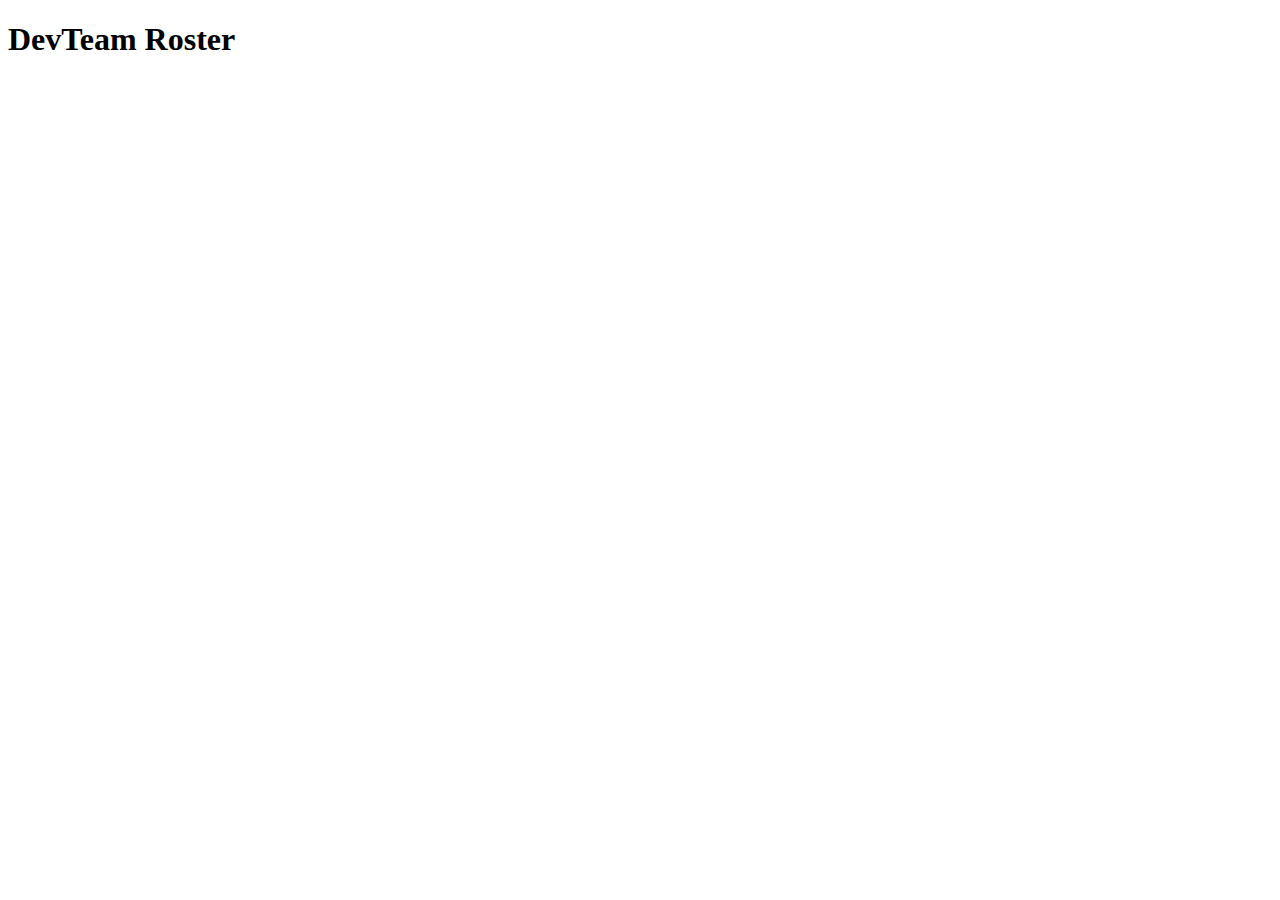
==== index.html @ 0652fa6d "Add basic project structure" ====
<!DOCTYPE html>
<html lang="es">
<head>
  <meta charset="UTF-8">
  <meta name="viewport" content="width=device-width, initial-scale=1.0">
  <title>dashboard</title>
</head>
<body>
  <h1>DevTeam Roster</h1>
</body>
</html>
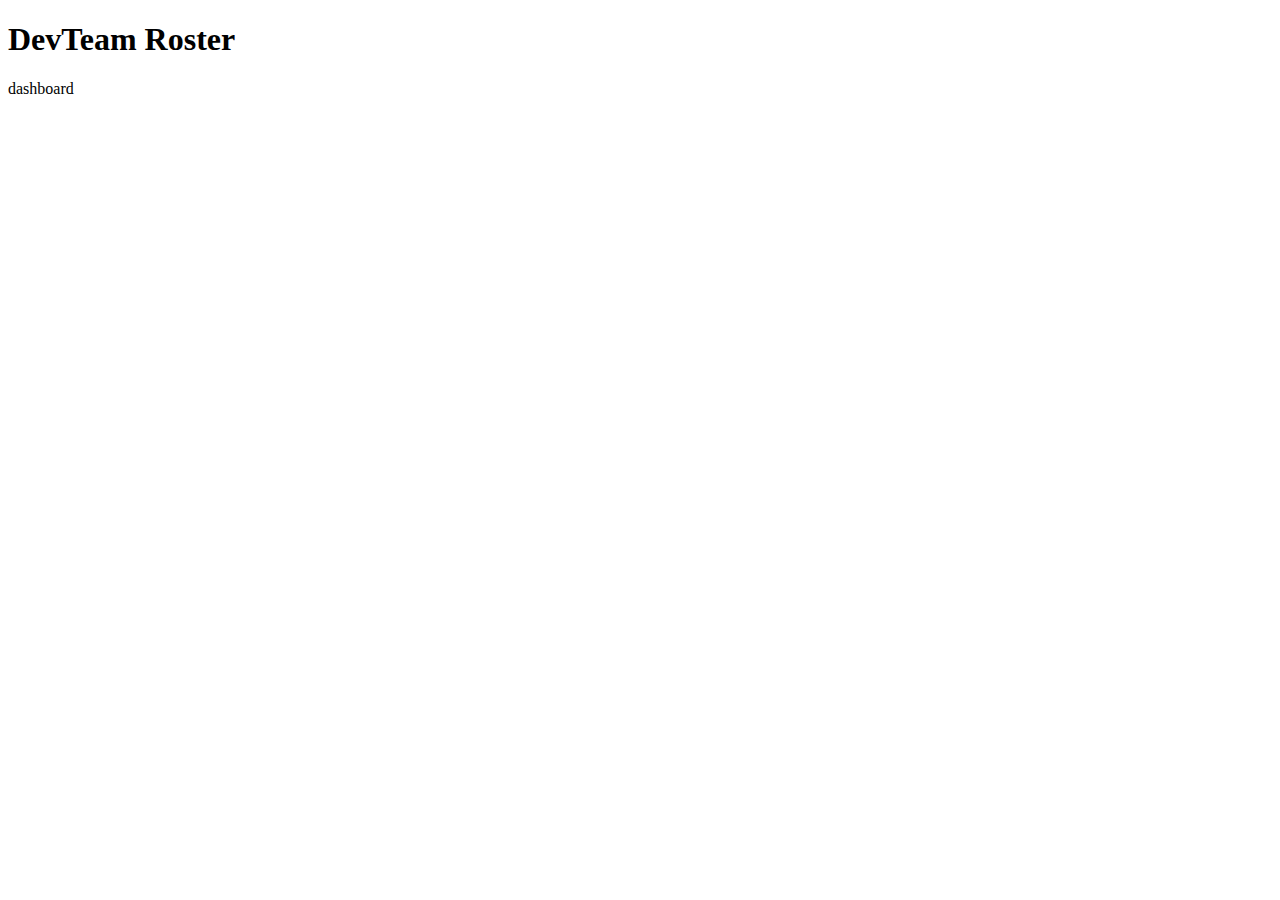
==== commit b6137170: "add dashboard structure" ====
--- a/index.html
+++ b/index.html
@@ -4,8 +4,44 @@
   <meta charset="UTF-8">
   <meta name="viewport" content="width=device-width, initial-scale=1.0">
   <title>dashboard</title>
+  <link rel="stylesheet" type="text/css" href="./styles/global.css">
 </head>
 <body>
-  <h1>DevTeam Roster</h1>
+  <main>
+    <section>
+      <h1>DevTeam Roster</h1>
+      <p>dashboard</p>
+    </section>
+    <section>
+      <article>
+        <div class="avatar"></div>
+        <div>
+          <p class="title"></p>
+          <p class="description"></p>
+        </div>
+      </article>
+      <article>
+        <div class="avatar"></div>
+        <div>
+          <p class="title"></p>
+          <p class="description"></p>
+        </div>
+      </article>
+      <article>
+        <div class="avatar"></div>
+        <div>
+          <p class="title"></p>
+          <p class="description"></p>
+        </div>
+      </article>
+      <article>
+        <div class="avatar"></div>
+        <div>
+          <p class="title"></p>
+          <p class="description"></p>
+        </div>
+      </article>
+    </section>
+  </main>
 </body>
 </html>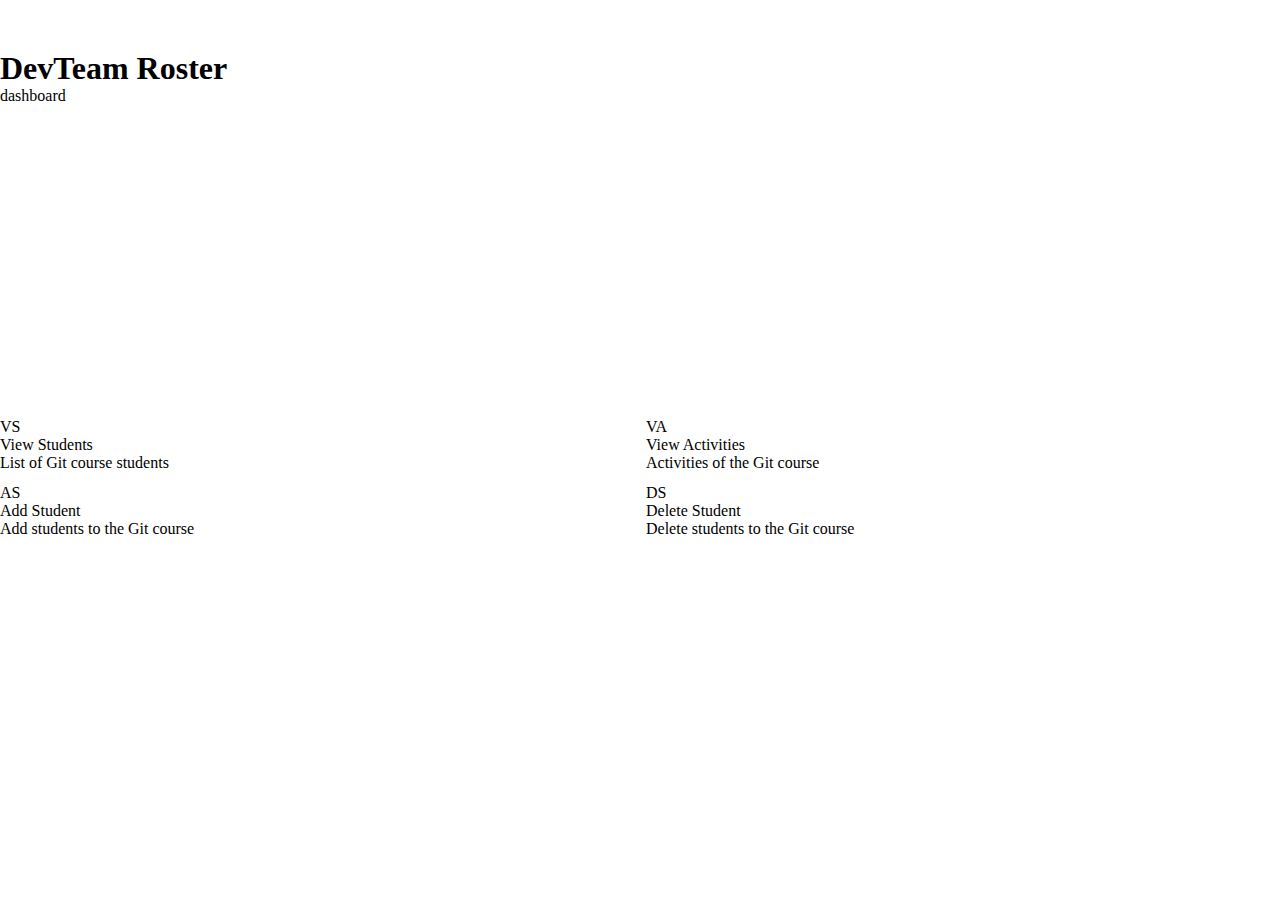
==== commit acd95020: "add dashboard layout" ====
--- a/index.html
+++ b/index.html
@@ -5,6 +5,7 @@
   <meta name="viewport" content="width=device-width, initial-scale=1.0">
   <title>dashboard</title>
   <link rel="stylesheet" type="text/css" href="./styles/global.css">
+  <link rel="stylesheet" type="text/css" href="./styles/index.css">
 </head>
 <body>
   <main>
@@ -14,34 +15,52 @@
     </section>
     <section>
       <article>
-        <div class="avatar"></div>
-        <div>
-          <p class="title"></p>
-          <p class="description"></p>
-        </div>
+        <a href="/">
+          <div>
+            <p>VS</p>
+            
+          </div>
+          <div>
+            <p class="title">View Students</p>
+            <p class="description">List of Git course students</p>
+          </div>
+        </a>
       </article>
       <article>
-        <div class="avatar"></div>
-        <div>
-          <p class="title"></p>
-          <p class="description"></p>
-        </div>
+        <a href="/">
+          <div>
+            <p>VA</p>
+          </div>
+          <div>
+            <p class="title">View Activities</p>
+            <p class="description">Activities of the Git course</p>
+          </div>
+        </a>
       </article>
       <article>
-        <div class="avatar"></div>
-        <div>
-          <p class="title"></p>
-          <p class="description"></p>
-        </div>
+        <a href="/">
+          <div>
+            <p>AS</p>
+          </div>
+          <div>
+            <p class="title">Add Student</p>
+            <p class="description">Add students to the Git course</p>
+          </div>
+        </a>
       </article>
       <article>
-        <div class="avatar"></div>
-        <div>
-          <p class="title"></p>
-          <p class="description"></p>
-        </div>
+        <a href="/">
+          <div>
+            <p>DS</p>
+          </div>
+          <div>
+            <p class="title">Delete Student</p>
+            <p class="description">Delete students to the Git course</p>
+          </div>
+        </a>
       </article>
     </section>
+    <md-divider></md-divider>
   </main>
 </body>
 </html>--- a/styles/global.css
+++ b/styles/global.css
@@ -0,0 +1,24 @@
+* {
+  margin: 0;
+  padding: 0;
+}
+
+body {
+  display: flex;
+  align-items: center;
+  justify-content: center;
+  width: 100vw;
+  height: 100vh;
+}
+
+main {
+  display: flex;
+  width: 1600px;
+  height: 800px;
+  flex-direction: column;
+}
+
+a {
+  text-decoration: none;
+  color: inherit;
+}--- a/styles/index.css
+++ b/styles/index.css
@@ -0,0 +1,15 @@
+main {
+  justify-content: space-between;
+}
+
+main > section:nth-child(2) {
+  align-items: stretch;
+  display: grid;
+  grid-gap: 12px;
+  grid-template-columns: 1fr 1fr;
+  margin: 8px 0;
+}
+
+main > section:nth-child(2) > article {
+  box-sizing: border-box;
+}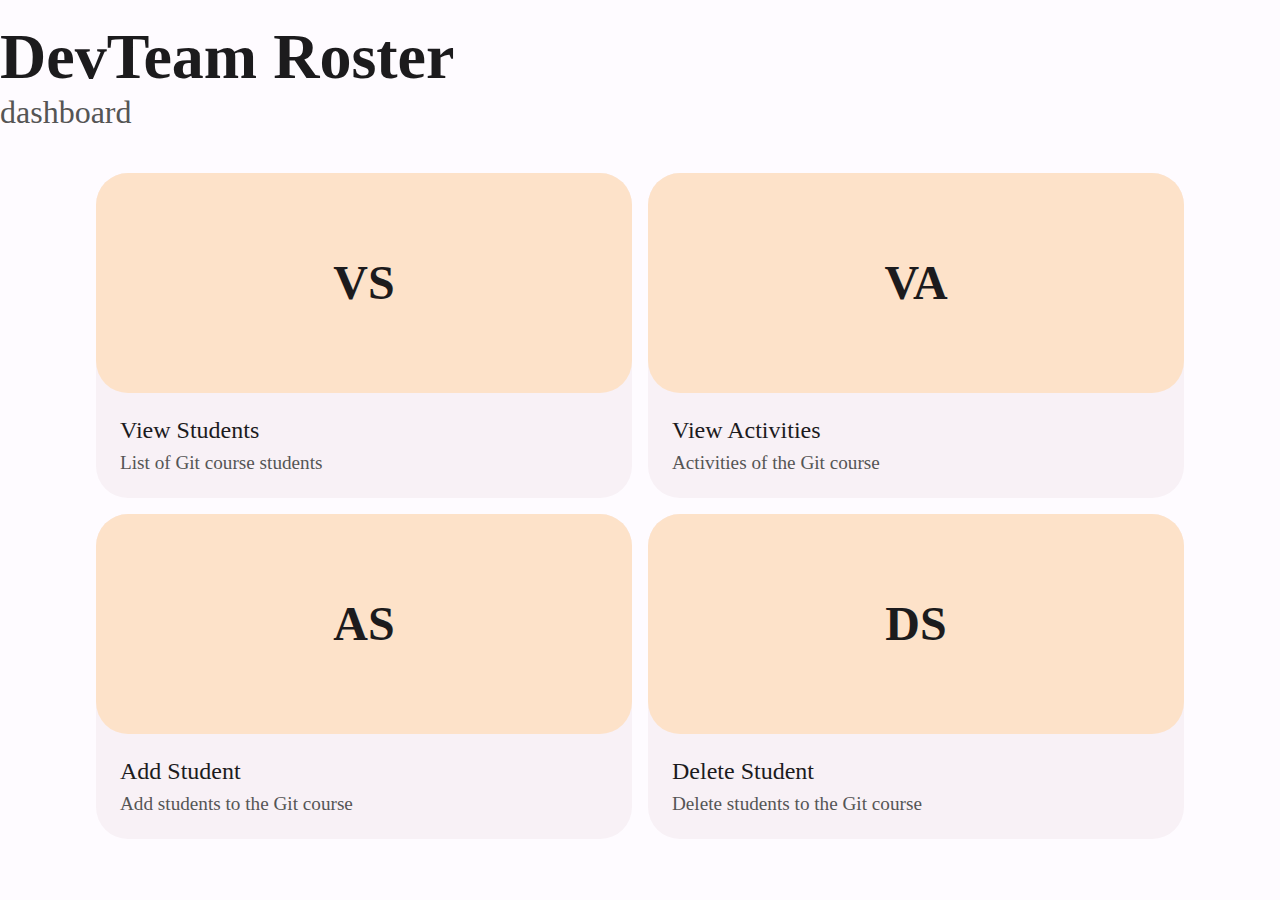
==== commit fbccf450: "add routes of pages in dashboard" ====
--- a/index.html
+++ b/index.html
@@ -15,10 +15,9 @@
     </section>
     <section>
       <article>
-        <a href="/">
+        <a href="./routes/students.html">
           <div>
             <p>VS</p>
-            
           </div>
           <div>
             <p class="title">View Students</p>
@@ -27,7 +26,7 @@
         </a>
       </article>
       <article>
-        <a href="/">
+        <a href="./routes/activities.html">
           <div>
             <p>VA</p>
           </div>
@@ -38,7 +37,7 @@
         </a>
       </article>
       <article>
-        <a href="/">
+        <a href="./routes/add_student.html">
           <div>
             <p>AS</p>
           </div>
@@ -49,7 +48,7 @@
         </a>
       </article>
       <article>
-        <a href="/">
+        <a href="./routes/delete_student.html">
           <div>
             <p>DS</p>
           </div>
--- a/styles/global.css
+++ b/styles/global.css
@@ -1,6 +1,7 @@
 * {
   margin: 0;
   padding: 0;
+  user-select: none;
 }
 
 body {
@@ -9,13 +10,26 @@
   justify-content: center;
   width: 100vw;
   height: 100vh;
+  background-color: #fefbff;
 }
 
 main {
   display: flex;
   width: 1600px;
-  height: 800px;
+  height: 860px;
   flex-direction: column;
+  justify-content: space-between;
+}
+
+section:nth-child(1) > h1 {
+  font-size: 4rem;
+  color: #1c1b1d;
+  font-weight: bold;
+}
+
+section:nth-child(1) > p {
+  font-size: 2rem;
+  color: #555555;
 }
 
 a {
--- a/styles/index.css
+++ b/styles/index.css
@@ -1,15 +1,45 @@
-main {
-  justify-content: space-between;
+section:nth-child(2) {
+  align-items: stretch;
+  display: grid;
+  grid-gap: 1rem;
+  grid-template-columns: 1fr 1fr;
+  margin: 1rem 6rem;
 }
 
-main > section:nth-child(2) {
-  align-items: stretch;
-  display: grid;
-  grid-gap: 12px;
-  grid-template-columns: 1fr 1fr;
-  margin: 8px 0;
+section:nth-child(2) > article {
+  border-radius: 2rem;
+  background-color: #f8f1f6;
+  overflow: hidden;
 }
 
-main > section:nth-child(2) > article {
-  box-sizing: border-box;
+a > div:nth-child(1) {
+  display: flex;
+  justify-content: center;
+  align-items: center;
+  height: 220px;
+  border-radius: 0 0 2rem 2rem;
+  background-color: #fde2c9;
+}
+
+a > div:nth-child(1) > p {
+  font-size: 3rem;
+  color: #1c1b1d;
+  font-weight: bold;
+}
+
+a > div:nth-child(2) { 
+  display: flex;
+  flex-direction: column; 
+  padding: 1.5rem;
+  gap: .5rem;
+}
+
+a > div:nth-child(2) > p:nth-child(1) {  
+  font-size: 1.5rem;
+  color: #1c1b1d;
+}
+
+a > div:nth-child(2) > p:nth-child(2) {  
+  font-size: 1.2rem;
+  color: #555555;
 }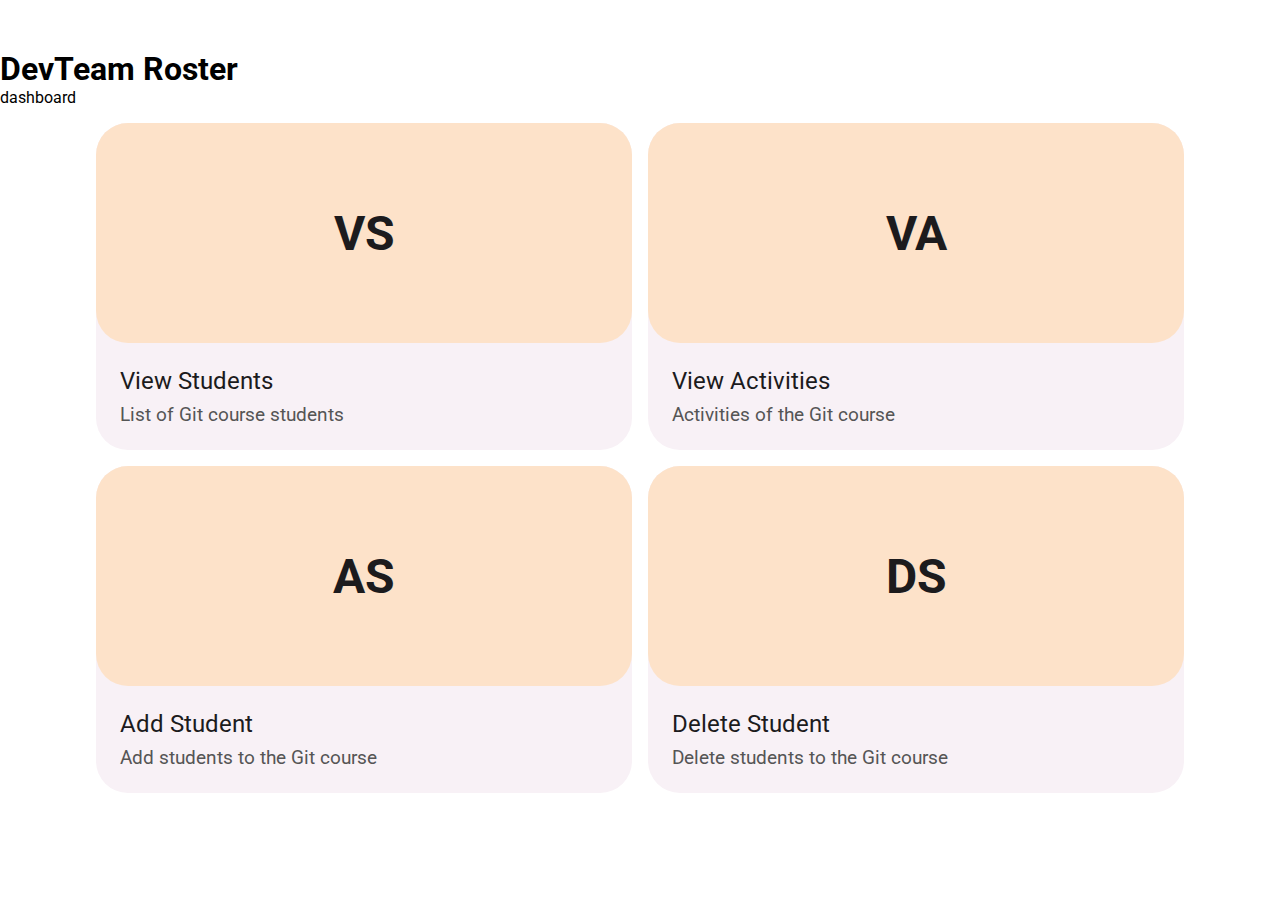
==== commit f54e8d6c: "add Material Web 3 library in dashboard" ====
--- a/index.html
+++ b/index.html
@@ -6,6 +6,19 @@
   <title>dashboard</title>
   <link rel="stylesheet" type="text/css" href="./styles/global.css">
   <link rel="stylesheet" type="text/css" href="./styles/index.css">
+  <script type="importmap">
+    {
+      "imports": {
+        "@material/web/": "https://esm.run/@material/web/"
+      }
+    }
+  </script>
+  <script type="module">
+    import '@material/web/all.js';
+    import {styles as typescaleStyles} from '@material/web/typography/md-typescale-styles.js';
+
+    document.adoptedStyleSheets.push(typescaleStyles.styleSheet);
+  </script>
 </head>
 <body>
   <main>
@@ -15,9 +28,10 @@
     </section>
     <section>
       <article>
-        <a href="./routes/students.html">
+        <a href="/">
           <div>
             <p>VS</p>
+            
           </div>
           <div>
             <p class="title">View Students</p>
@@ -26,7 +40,7 @@
         </a>
       </article>
       <article>
-        <a href="./routes/activities.html">
+        <a href="/">
           <div>
             <p>VA</p>
           </div>
@@ -37,7 +51,7 @@
         </a>
       </article>
       <article>
-        <a href="./routes/add_student.html">
+        <a href="/">
           <div>
             <p>AS</p>
           </div>
@@ -48,7 +62,7 @@
         </a>
       </article>
       <article>
-        <a href="./routes/delete_student.html">
+        <a href="/">
           <div>
             <p>DS</p>
           </div>
--- a/styles/global.css
+++ b/styles/global.css
@@ -1,7 +1,9 @@
+@import url('https://fonts.googleapis.com/css2?family=Roboto:ital,wght@0,100;0,300;0,400;0,500;0,700;0,900;1,100;1,300;1,400;1,500;1,700;1,900&display=swap');
+
 * {
   margin: 0;
   padding: 0;
-  user-select: none;
+  font-family: 'Roboto', sans-serif;
 }
 
 body {
@@ -10,26 +12,13 @@
   justify-content: center;
   width: 100vw;
   height: 100vh;
-  background-color: #fefbff;
 }
 
 main {
   display: flex;
   width: 1600px;
-  height: 860px;
+  height: 800px;
   flex-direction: column;
-  justify-content: space-between;
-}
-
-section:nth-child(1) > h1 {
-  font-size: 4rem;
-  color: #1c1b1d;
-  font-weight: bold;
-}
-
-section:nth-child(1) > p {
-  font-size: 2rem;
-  color: #555555;
 }
 
 a {
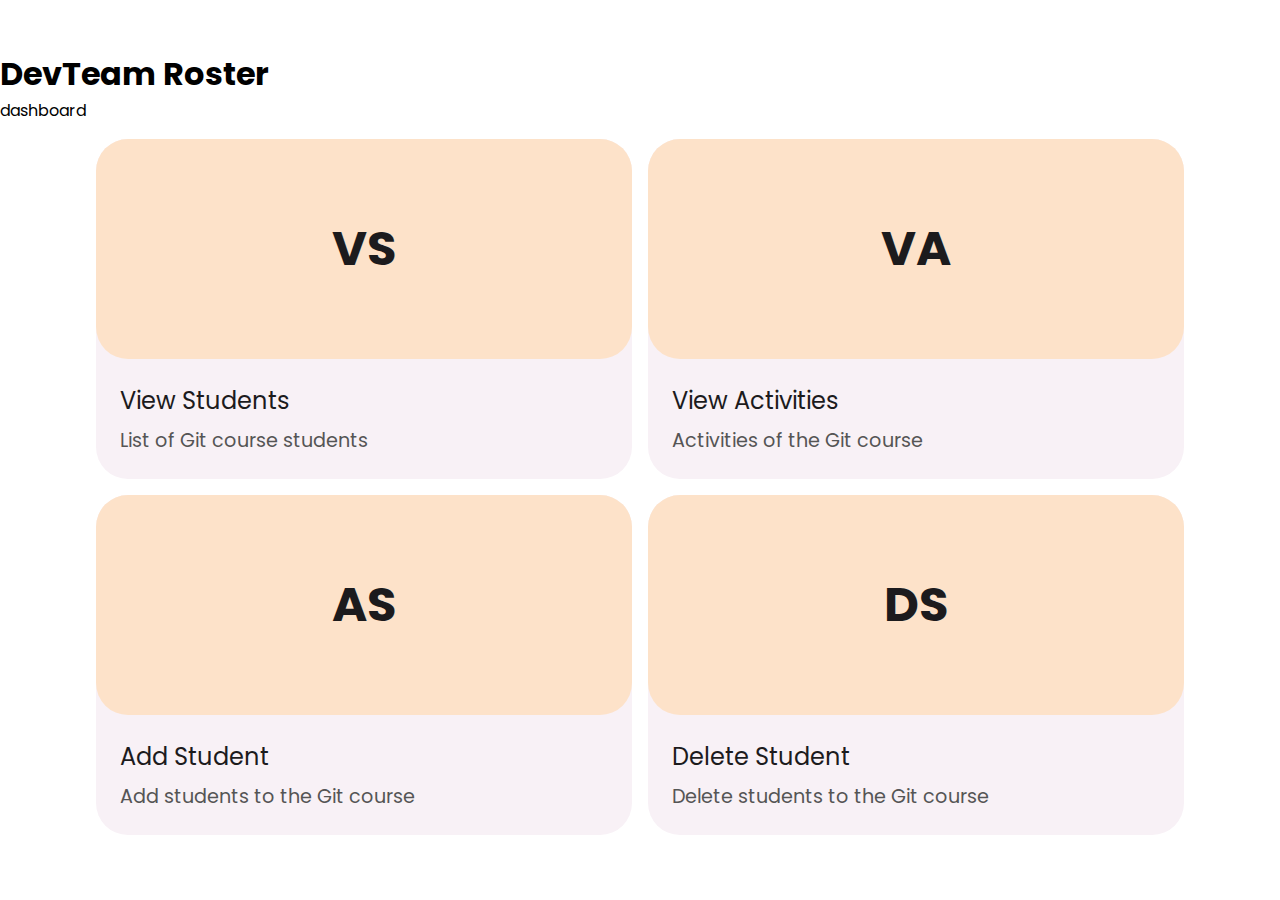
==== commit 7451ad8e: "linking css archive for user experience" ====
--- a/index.html
+++ b/index.html
@@ -6,19 +6,7 @@
   <title>dashboard</title>
   <link rel="stylesheet" type="text/css" href="./styles/global.css">
   <link rel="stylesheet" type="text/css" href="./styles/index.css">
-  <script type="importmap">
-    {
-      "imports": {
-        "@material/web/": "https://esm.run/@material/web/"
-      }
-    }
-  </script>
-  <script type="module">
-    import '@material/web/all.js';
-    import {styles as typescaleStyles} from '@material/web/typography/md-typescale-styles.js';
-
-    document.adoptedStyleSheets.push(typescaleStyles.styleSheet);
-  </script>
+  <link rel="stylesheet" type="text/css" href="./styles/index_ux.css">
 </head>
 <body>
   <main>
--- a/styles/global.css
+++ b/styles/global.css
@@ -1,9 +1,9 @@
-@import url('https://fonts.googleapis.com/css2?family=Roboto:ital,wght@0,100;0,300;0,400;0,500;0,700;0,900;1,100;1,300;1,400;1,500;1,700;1,900&display=swap');
+@import url('https://fonts.googleapis.com/css2?family=Poppins:ital,wght@0,100;0,200;0,300;0,400;0,500;0,600;0,700;0,800;0,900;1,100;1,200;1,300;1,400;1,500;1,600;1,700;1,800;1,900&display=swap');
 
 * {
   margin: 0;
   padding: 0;
-  font-family: 'Roboto', sans-serif;
+  font-family: 'Poppins', sans-serif;
 }
 
 body {
